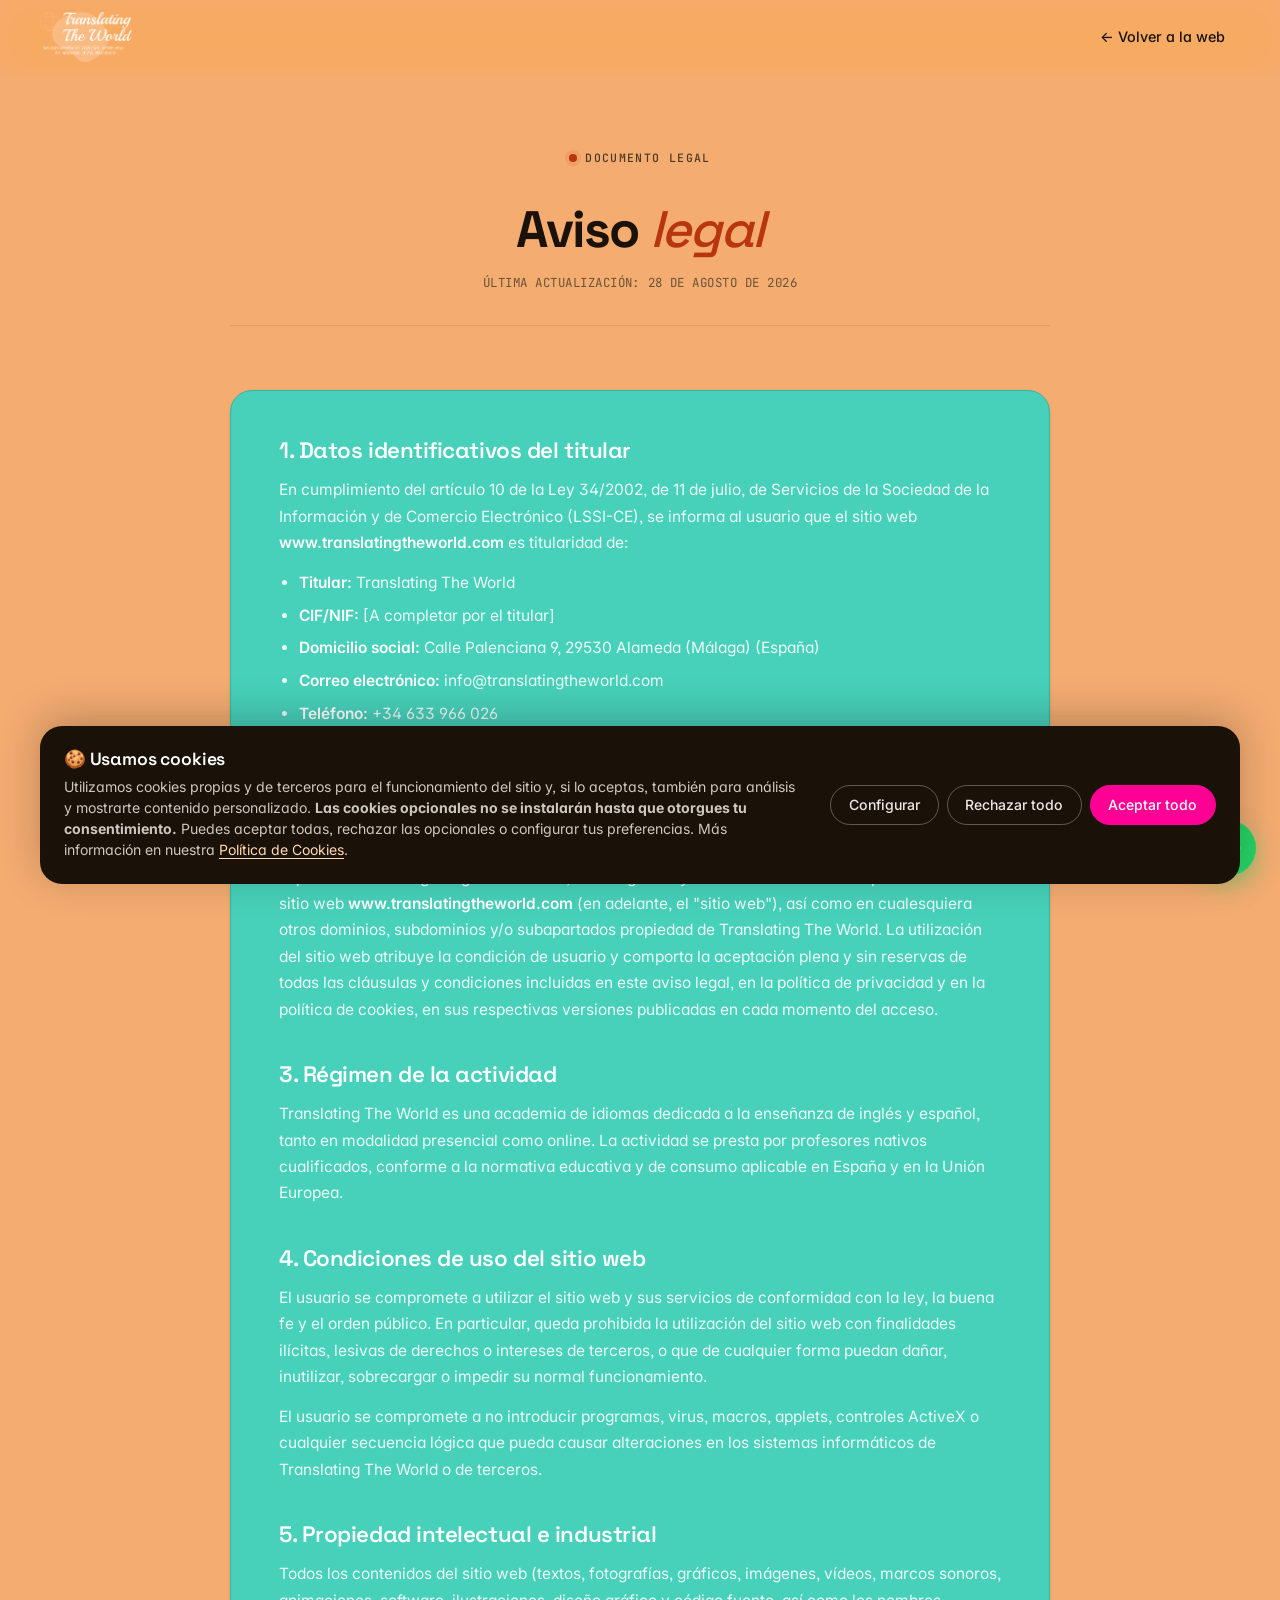
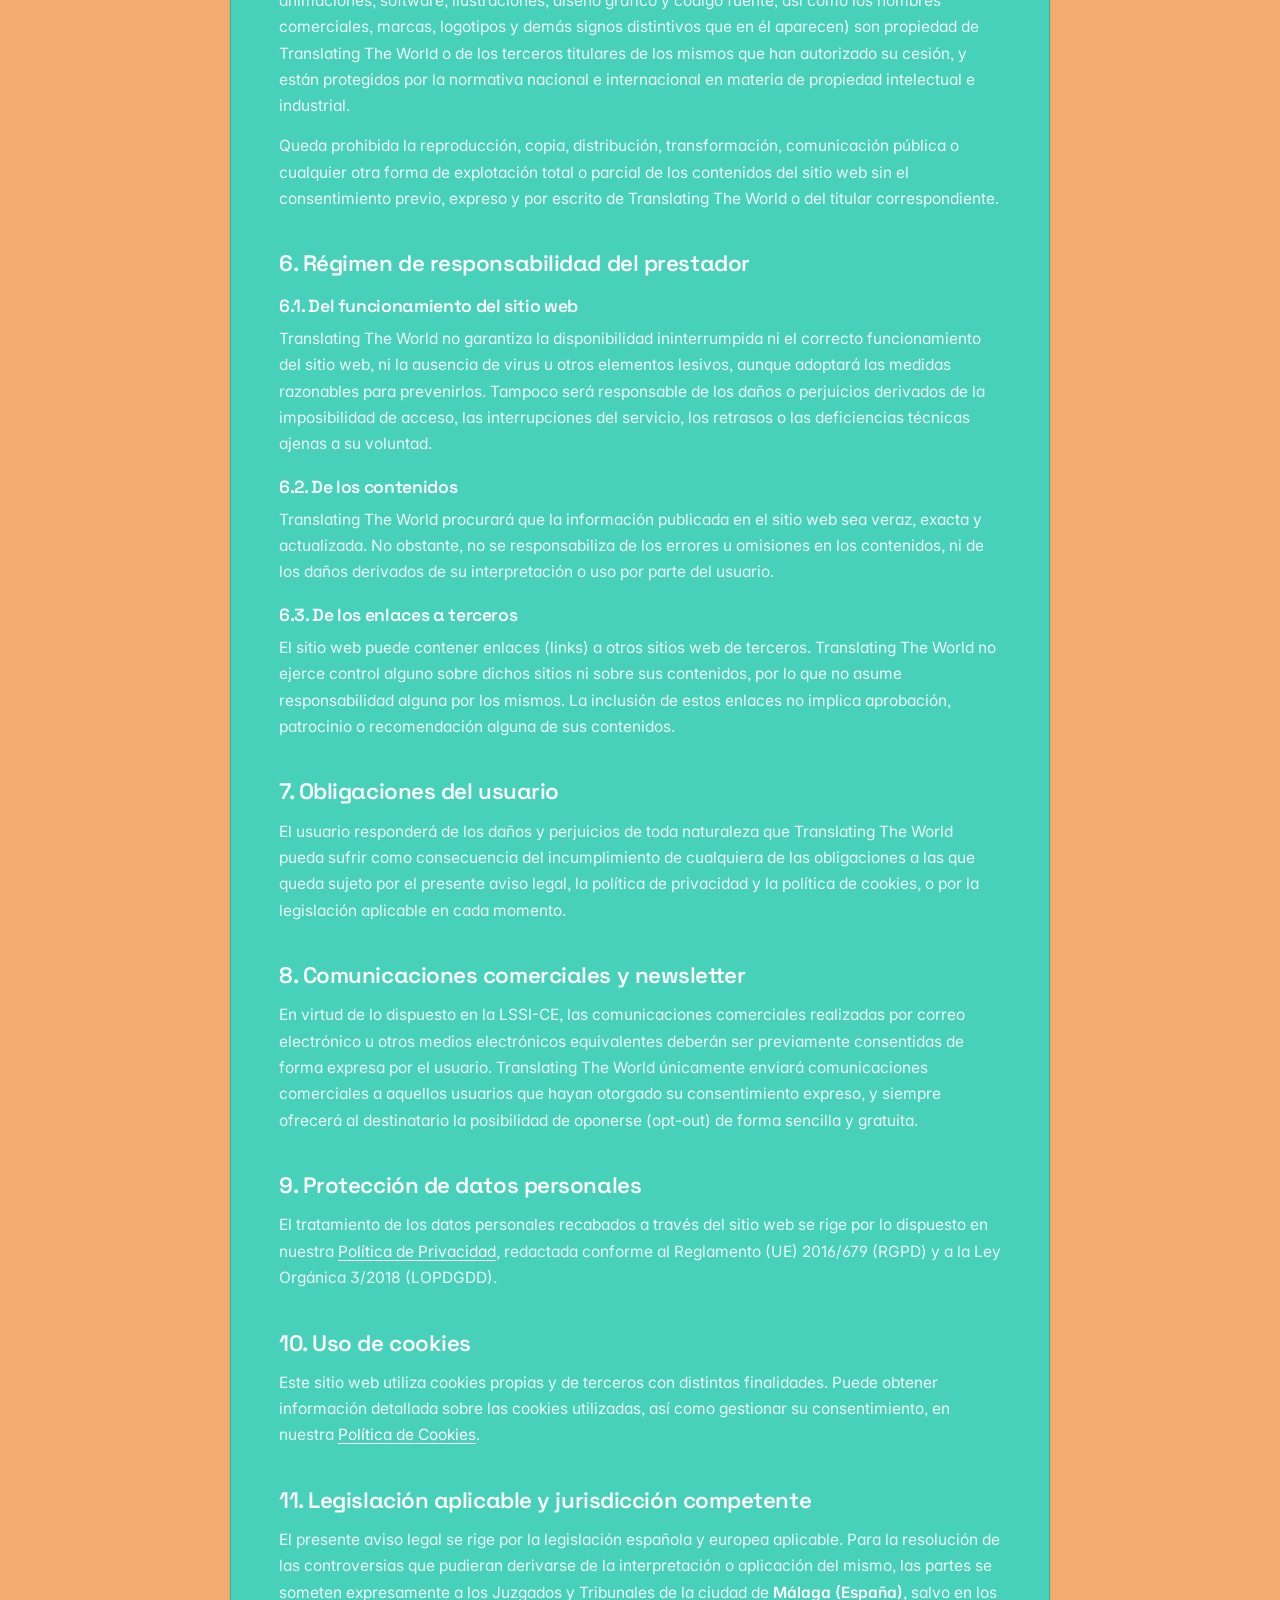
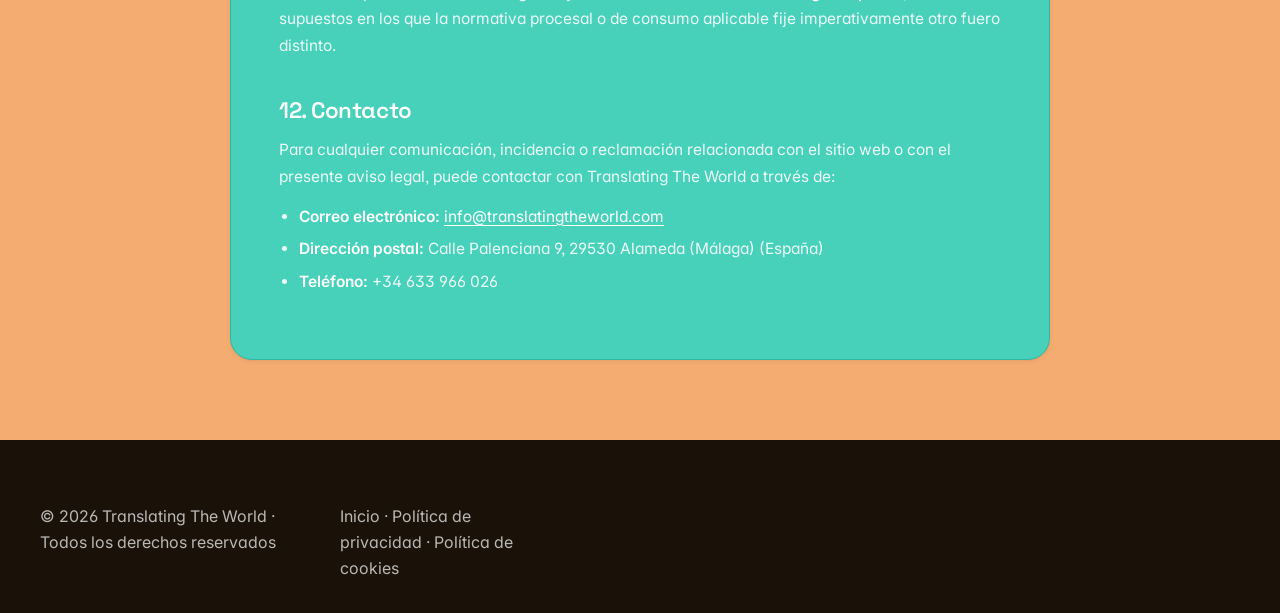
==== aviso-legal.html @ 88749ecc "Cambios" ====
<!DOCTYPE html>
<html lang="es">
<head>
    <meta charset="UTF-8" />
    <meta name="viewport" content="width=device-width, initial-scale=1.0" />
    <meta name="theme-color" content="#f0a878" />
    <meta name="description" content="Aviso legal de Translating The World — Academia de idiomas en Alameda (Málaga). Datos del titular, condiciones de uso, propiedad intelectual y legislación aplicable." />
    <meta name="robots" content="index, follow" />
    <title>Aviso legal — Translating The World · Academia de idiomas</title>
    <link rel="canonical" href="https://www.translatingtheworld.com/aviso-legal.html" />
    <meta property="og:title" content="Aviso legal — Translating The World" />
    <meta property="og:description" content="Aviso legal de Translating The World — Academia de idiomas en Alameda (Málaga)." />
    <meta property="og:type" content="article" />
    <meta property="og:url" content="https://www.translatingtheworld.com/aviso-legal.html" />
    <link rel="icon" type="image/jpeg" href="Favicon.jpg" />
    <link rel="preconnect" href="https://fonts.googleapis.com" />
    <link rel="preconnect" href="https://fonts.gstatic.com" crossorigin />
    <link href="https://fonts.googleapis.com/css2?family=Inter:wght@300;400;500;600;700;800&family=Space+Grotesk:wght@400;500;600;700&family=JetBrains+Mono:wght@400;500&display=swap" rel="stylesheet" />
    <link rel="stylesheet" href="styles.css" />
    <link rel="stylesheet" href="legal.css" />
</head>
<body class="legal">
    <header class="header" id="header">
        <div class="container header__container">
            <a href="index.html" class="logo">
                <img class="logo__img" src="Logo.png" alt="" aria-hidden="true">
            </a>
            <nav class="nav">
                <a href="index.html" class="nav__link">← Volver a la web</a>
            </nav>
        </div>
    </header>

    <main class="legal__main">
        <div class="container legal__container">
            <header class="legal__head">
                <span class="eyebrow"><span class="eyebrow__dot"></span>Documento legal</span>
                <h1 class="legal__title">Aviso <em>legal</em></h1>
                <p class="legal__updated">Última actualización: <time datetime="2026-08-28">28 de agosto de 2026</time></p>
            </header>

            <article class="legal__content">
                <section>
                    <h2>1. Datos identificativos del titular</h2>
                    <p>En cumplimiento del artículo 10 de la Ley 34/2002, de 11 de julio, de Servicios de la Sociedad de la Información y de Comercio Electrónico (LSSI-CE), se informa al usuario que el sitio web <strong>www.translatingtheworld.com</strong> es titularidad de:</p>
                    <ul>
                        <li><strong>Titular:</strong> Translating The World</li>
                        <li><strong>CIF/NIF:</strong> [A completar por el titular]</li>
                        <li><strong>Domicilio social:</strong> Calle Palenciana 9, 29530 Alameda (Málaga) (España)</li>
                        <li><strong>Correo electrónico:</strong> info@translatingtheworld.com</li>
                        <li><strong>Teléfono:</strong> +34 633 966 026</li>
                        <li><strong>Inscripción registral:</strong> [A completar — Registro Mercantil de Málaga, Tomo X, Folio X, Hoja X, Inscripción X]</li>
                    </ul>
                </section>

                <section>
                    <h2>2. Objeto y ámbito de aplicación</h2>
                    <p>El presente aviso legal regula el acceso, la navegación y el uso de los contenidos publicados en el sitio web <strong>www.translatingtheworld.com</strong> (en adelante, el "sitio web"), así como en cualesquiera otros dominios, subdominios y/o subapartados propiedad de Translating The World. La utilización del sitio web atribuye la condición de usuario y comporta la aceptación plena y sin reservas de todas las cláusulas y condiciones incluidas en este aviso legal, en la política de privacidad y en la política de cookies, en sus respectivas versiones publicadas en cada momento del acceso.</p>
                </section>

                <section>
                    <h2>3. Régimen de la actividad</h2>
                    <p>Translating The World es una academia de idiomas dedicada a la enseñanza de inglés y español, tanto en modalidad presencial como online. La actividad se presta por profesores nativos cualificados, conforme a la normativa educativa y de consumo aplicable en España y en la Unión Europea.</p>
                </section>

                <section>
                    <h2>4. Condiciones de uso del sitio web</h2>
                    <p>El usuario se compromete a utilizar el sitio web y sus servicios de conformidad con la ley, la buena fe y el orden público. En particular, queda prohibida la utilización del sitio web con finalidades ilícitas, lesivas de derechos o intereses de terceros, o que de cualquier forma puedan dañar, inutilizar, sobrecargar o impedir su normal funcionamiento.</p>
                    <p>El usuario se compromete a no introducir programas, virus, macros, applets, controles ActiveX o cualquier secuencia lógica que pueda causar alteraciones en los sistemas informáticos de Translating The World o de terceros.</p>
                </section>

                <section>
                    <h2>5. Propiedad intelectual e industrial</h2>
                    <p>Todos los contenidos del sitio web (textos, fotografías, gráficos, imágenes, vídeos, marcos sonoros, animaciones, software, ilustraciones, diseño gráfico y código fuente, así como los nombres comerciales, marcas, logotipos y demás signos distintivos que en él aparecen) son propiedad de Translating The World o de los terceros titulares de los mismos que han autorizado su cesión, y están protegidos por la normativa nacional e internacional en materia de propiedad intelectual e industrial.</p>
                    <p>Queda prohibida la reproducción, copia, distribución, transformación, comunicación pública o cualquier otra forma de explotación total o parcial de los contenidos del sitio web sin el consentimiento previo, expreso y por escrito de Translating The World o del titular correspondiente.</p>
                </section>

                <section>
                    <h2>6. Régimen de responsabilidad del prestador</h2>
                    <h3>6.1. Del funcionamiento del sitio web</h3>
                    <p>Translating The World no garantiza la disponibilidad ininterrumpida ni el correcto funcionamiento del sitio web, ni la ausencia de virus u otros elementos lesivos, aunque adoptará las medidas razonables para prevenirlos. Tampoco será responsable de los daños o perjuicios derivados de la imposibilidad de acceso, las interrupciones del servicio, los retrasos o las deficiencias técnicas ajenas a su voluntad.</p>

                    <h3>6.2. De los contenidos</h3>
                    <p>Translating The World procurará que la información publicada en el sitio web sea veraz, exacta y actualizada. No obstante, no se responsabiliza de los errores u omisiones en los contenidos, ni de los daños derivados de su interpretación o uso por parte del usuario.</p>

                    <h3>6.3. De los enlaces a terceros</h3>
                    <p>El sitio web puede contener enlaces (links) a otros sitios web de terceros. Translating The World no ejerce control alguno sobre dichos sitios ni sobre sus contenidos, por lo que no asume responsabilidad alguna por los mismos. La inclusión de estos enlaces no implica aprobación, patrocinio o recomendación alguna de sus contenidos.</p>
                </section>

                <section>
                    <h2>7. Obligaciones del usuario</h2>
                    <p>El usuario responderá de los daños y perjuicios de toda naturaleza que Translating The World pueda sufrir como consecuencia del incumplimiento de cualquiera de las obligaciones a las que queda sujeto por el presente aviso legal, la política de privacidad y la política de cookies, o por la legislación aplicable en cada momento.</p>
                </section>

                <section>
                    <h2>8. Comunicaciones comerciales y newsletter</h2>
                    <p>En virtud de lo dispuesto en la LSSI-CE, las comunicaciones comerciales realizadas por correo electrónico u otros medios electrónicos equivalentes deberán ser previamente consentidas de forma expresa por el usuario. Translating The World únicamente enviará comunicaciones comerciales a aquellos usuarios que hayan otorgado su consentimiento expreso, y siempre ofrecerá al destinatario la posibilidad de oponerse (opt-out) de forma sencilla y gratuita.</p>
                </section>

                <section>
                    <h2>9. Protección de datos personales</h2>
                    <p>El tratamiento de los datos personales recabados a través del sitio web se rige por lo dispuesto en nuestra <a href="politica-de-privacidad.html">Política de Privacidad</a>, redactada conforme al Reglamento (UE) 2016/679 (RGPD) y a la Ley Orgánica 3/2018 (LOPDGDD).</p>
                </section>

                <section>
                    <h2>10. Uso de cookies</h2>
                    <p>Este sitio web utiliza cookies propias y de terceros con distintas finalidades. Puede obtener información detallada sobre las cookies utilizadas, así como gestionar su consentimiento, en nuestra <a href="politica-cookies.html">Política de Cookies</a>.</p>
                </section>

                <section>
                    <h2>11. Legislación aplicable y jurisdicción competente</h2>
                    <p>El presente aviso legal se rige por la legislación española y europea aplicable. Para la resolución de las controversias que pudieran derivarse de la interpretación o aplicación del mismo, las partes se someten expresamente a los Juzgados y Tribunales de la ciudad de <strong>Málaga (España)</strong>, salvo en los supuestos en los que la normativa procesal o de consumo aplicable fije imperativamente otro fuero distinto.</p>
                </section>

                <section>
                    <h2>12. Contacto</h2>
                    <p>Para cualquier comunicación, incidencia o reclamación relacionada con el sitio web o con el presente aviso legal, puede contactar con Translating The World a través de:</p>
                    <ul>
                        <li><strong>Correo electrónico:</strong> <a href="mailto:info@translatingtheworld.com">info@translatingtheworld.com</a></li>
                        <li><strong>Dirección postal:</strong> Calle Palenciana 9, 29530 Alameda (Málaga) (España)</li>
                        <li><strong>Teléfono:</strong> +34 633 966 026</li>
                    </ul>
                </section>
            </article>
        </div>
    </main>

    <footer class="footer">
        <div class="container footer__container">
            <p>© 2026 Translating The World · Todos los derechos reservados</p>
            <p>
                <a href="index.html">Inicio</a> ·
                <a href="politica-de-privacidad.html">Política de privacidad</a> ·
                <a href="politica-cookies.html">Política de cookies</a>
            </p>
        </div>
    </footer>

    <!-- Botón flotante de WhatsApp -->
    <a href="https://wa.me/34633966026" target="_blank" rel="noopener" class="whatsapp-float" aria-label="Escríbenos por WhatsApp al 633 966 026">
        <svg viewBox="0 0 448 512" xmlns="http://www.w3.org/2000/svg" aria-hidden="true"><!--! Font Awesome Free 6.7.2 by @fontawesome - https://fontawesome.com License - https://fontawesome.com/license/free (Icons: CC BY 4.0) Copyright 2024 Fonticons, Inc. --><path d="M380.9 97.1C339 55.1 283.2 32 223.9 32c-122.4 0-222 99.6-222 222 0 39.1 10.2 77.3 29.6 111L0 480l117.7-30.9c32.4 17.7 68.9 27 106.1 27h.1c122.3 0 224.1-99.6 224.1-222 0-59.3-25.2-115-67.1-157zm-157 341.6c-33.2 0-65.7-8.9-94-25.7l-6.7-4-69.8 18.3L72 359.2l-4.4-7c-18.5-29.4-28.2-63.3-28.2-98.2 0-101.7 82.8-184.5 184.6-184.5 49.3 0 95.6 19.2 130.4 54.1 34.8 34.9 56.2 81.2 56.1 130.5 0 101.8-84.9 184.6-186.6 184.6zm101.2-138.2c-5.5-2.8-32.8-16.2-37.9-18-5.1-1.9-8.8-2.8-12.5 2.8-3.7 5.6-14.3 18-17.6 21.8-3.2 3.7-6.5 4.2-12 1.4-32.6-16.3-54-29.1-75.5-66-5.7-9.8 5.7-9.1 16.3-30.3 1.8-3.7.9-6.9-.5-9.7-1.4-2.8-12.5-30.1-17.1-41.2-4.5-10.8-9.1-9.3-12.5-9.5-3.2-.2-6.9-.2-10.6-.2-3.7 0-9.7 1.4-14.8 6.9-5.1 5.6-19.4 19-19.4 46.3 0 27.3 19.9 53.7 22.6 57.4 2.8 3.7 39.1 59.7 94.8 83.8 35.2 15.2 49 16.5 66.6 13.9 10.7-1.6 32.8-13.4 37.4-26.4 4.6-13 4.6-24.1 3.2-26.4-1.3-2.5-5-3.9-10.5-6.6z"/></svg>
    </a>

    <!-- ========== BANNER DE COOKIES (RGPD) ========== -->
    <div class="cookie-banner" id="cookie-banner" role="dialog" aria-labelledby="cookie-title" aria-describedby="cookie-desc" hidden>
        <div class="cookie-banner__panel">
            <div class="cookie-banner__content">
                <h2 class="cookie-banner__title" id="cookie-title">🍪 Usamos cookies</h2>
                <p class="cookie-banner__desc" id="cookie-desc">
                    Utilizamos cookies propias y de terceros para el funcionamiento del sitio y, si lo aceptas,
                    también para análisis y mostrarte contenido personalizado. <strong>Las cookies opcionales no se instalarán hasta que otorgues tu consentimiento.</strong>
                    Puedes aceptar todas, rechazar las opcionales o configurar tus preferencias. Más información en nuestra
                    <a href="politica-cookies.html">Política de Cookies</a>.
                </p>
            </div>
            <div class="cookie-banner__actions">
                <button type="button" class="cookie-btn cookie-btn--ghost" data-cookie-action="config">Configurar</button>
                <button type="button" class="cookie-btn cookie-btn--ghost" data-cookie-action="reject">Rechazar todo</button>
                <button type="button" class="cookie-btn cookie-btn--primary" data-cookie-action="accept">Aceptar todo</button>
            </div>
        </div>
    </div>

    <!-- ========== PANEL DE PREFERENCIAS ========== -->
    <div class="cookie-modal" id="cookie-modal" role="dialog" aria-labelledby="cookie-modal-title" aria-modal="true" hidden>
        <div class="cookie-modal__backdrop" data-cookie-close></div>
        <div class="cookie-modal__panel" role="document">
            <header class="cookie-modal__head">
                <h2 class="cookie-modal__title" id="cookie-modal-title">Preferencias de cookies</h2>
                <button type="button" class="cookie-modal__close" data-cookie-close aria-label="Cerrar">×</button>
            </header>
            <div class="cookie-modal__body">
                <p class="cookie-modal__intro">Marca o desmarca los tipos de cookies que quieres permitir. Las cookies estrictamente necesarias no se pueden desactivar porque son imprescindibles para el funcionamiento del sitio web.</p>

                <div class="cookie-option">
                    <div class="cookie-option__info">
                        <h3>Cookies estrictamente necesarias</h3>
                        <p>Imprescindibles para el funcionamiento del sitio (mantenimiento de la sesión, seguridad, accesibilidad).</p>
                    </div>
                    <label class="cookie-toggle cookie-toggle--disabled" aria-label="Cookies necesarias siempre activas">
                        <input type="checkbox" checked disabled />
                        <span class="cookie-toggle__slider"></span>
                    </label>
                </div>

                <div class="cookie-option">
                    <div class="cookie-option__info">
                        <h3>Cookies de análisis</h3>
                        <p>Nos ayudan a entender cómo navegas por el sitio para mejorar la experiencia (p. ej. Google Analytics).</p>
                    </div>
                    <label class="cookie-toggle" aria-label="Activar o desactivar cookies de análisis">
                        <input type="checkbox" id="cookie-analytics" />
                        <span class="cookie-toggle__slider"></span>
                    </label>
                </div>

                <div class="cookie-option">
                    <div class="cookie-option__info">
                        <h3>Cookies de preferencias</h3>
                        <p>Permiten recordar tus opciones (idioma, configuración de visualización) para futuras visitas.</p>
                    </div>
                    <label class="cookie-toggle" aria-label="Activar o desactivar cookies de preferencias">
                        <input type="checkbox" id="cookie-preferences" />
                        <span class="cookie-toggle__slider"></span>
                    </label>
                </div>
            </div>
            <footer class="cookie-modal__foot">
                <button type="button" class="cookie-btn cookie-btn--ghost" data-cookie-action="reject">Rechazar todo</button>
                <button type="button" class="cookie-btn cookie-btn--ghost" data-cookie-action="save">Guardar selección</button>
                <button type="button" class="cookie-btn cookie-btn--primary" data-cookie-action="accept">Aceptar todo</button>
            </footer>
        </div>
    </div>

    <script src="script.js"></script>
</body>
</html>
---- styles.css ----
/* ==========================================================
   Translating The World — Sistema de diseño moderno
   Tipografía: Inter + Space Grotesk + JetBrains Mono
   ========================================================== */

:root {
    /* Paleta — fondo base HSL(27, 85%, 70%) */
    --c-bg: hsl(27, 85%, 70%);            /* fondo principal */
    --c-bg-soft: hsl(27, 75%, 62%);       /* un punto más profundo para secciones alternas */
    --c-bg-tint: hsl(27, 90%, 80%);       /* más claro para tarjetas destacadas suaves */
    --c-surface: #ffffff;
    --c-surface-2: #fffaf4;              /* blanco cálido */

    --c-container: hsl(170, 60%, 55%);   /* turquesa — containers y tarjetas */
    --c-container-border: hsl(170, 60%, 45%);
    --c-container-ink: hsl(170, 60%, 35%); /* turquesa profundo para texto sobre blanco */

    --c-ink: #1a1208;                    /* marrón muy oscuro — alto contraste sobre naranja */
    --c-ink-soft: #4a3a26;
    --c-muted: #6b5436;

    --c-line: hsla(25, 60%, 30%, 0.15);
    --c-line-strong: hsla(25, 60%, 25%, 0.28);

    --c-primary: hsl(325, 100%, 50%);    /* rosa intenso para botones */
    --c-primary-dark: hsl(325, 100%, 42%);
    --c-primary-soft: hsla(325, 100%, 50%, 0.12);
    --c-accent: #b8350f;                  /* rojo-terracota profundo para acentos */
    --c-accent-soft: rgba(184, 53, 15, 0.1);
    --c-gold: #d97706;

    /* Sistema 8-pt spacing */
    --s-1: 0.5rem;
    --s-2: 1rem;
    --s-3: 1.5rem;
    --s-4: 2rem;
    --s-5: 3rem;
    --s-6: 4rem;
    --s-7: 6rem;
    --s-8: 8rem;

    --radius-sm: 8px;
    --radius: 14px;
    --radius-lg: 22px;
    --radius-xl: 32px;

    --shadow-sm: 0 1px 2px rgba(15, 15, 18, 0.04), 0 2px 6px rgba(15, 15, 18, 0.04);
    --shadow-md: 0 4px 10px rgba(15, 15, 18, 0.05), 0 20px 40px rgba(15, 15, 18, 0.06);
    --shadow-lg: 0 12px 30px rgba(15, 15, 18, 0.08), 0 40px 80px rgba(15, 15, 18, 0.10);

    --font-sans: 'Inter', system-ui, -apple-system, sans-serif;
    --font-display: 'Space Grotesk', 'Inter', sans-serif;
    --font-mono: 'JetBrains Mono', ui-monospace, monospace;

    --max-w: 1200px;
}

/* ---------- Reset ---------- */
*, *::before, *::after { box-sizing: border-box; }
html { scroll-behavior: smooth; }
body {
    margin: 0;
    font-family: var(--font-sans);
    font-weight: 400;
    font-size: 16px;
    line-height: 1.6;
    color: var(--c-ink);
    background: var(--c-bg);
    -webkit-font-smoothing: antialiased;
    -moz-osx-font-smoothing: grayscale;
    font-feature-settings: 'cv11', 'ss01', 'ss03';
}
img, svg { max-width: 100%; display: block; }
a { color: inherit; text-decoration: none; }
button { font-family: inherit; cursor: pointer; border: none; background: none; }
h1, h2, h3, h4 { margin: 0; line-height: 1.1; font-weight: 700; color: var(--c-ink); letter-spacing: -0.02em; }
p { margin: 0; }
em { font-style: italic; color: var(--c-accent); font-weight: 500; }

.container {
    width: min(100% - 2rem, var(--max-w));
    margin-inline: auto;
}

/* ---------- Eyebrow ---------- */
.eyebrow {
    display: inline-flex;
    align-items: center;
    gap: 0.5rem;
    font-family: var(--font-mono);
    font-size: 0.72rem;
    font-weight: 500;
    letter-spacing: 0.12em;
    text-transform: uppercase;
    color: var(--c-ink-soft);
    margin-bottom: var(--s-3);
}
.eyebrow__dot {
    width: 8px;
    height: 8px;
    border-radius: 50%;
    background: var(--c-accent);
    box-shadow: 0 0 0 4px var(--c-accent-soft);
}

/* ==========================================================
   HEADER
   ========================================================== */
.header {
    position: fixed;
    inset: 0 0 auto 0;
    z-index: 100;
    background: hsla(27, 85%, 70%, 0.75);
    backdrop-filter: saturate(180%) blur(14px);
    -webkit-backdrop-filter: saturate(180%) blur(14px);
    border-bottom: 1px solid transparent;
    transition: background 0.3s, border-color 0.3s, box-shadow 0.3s;
}
.header.is-scrolled {
    background: hsla(27, 85%, 68%, 0.95);
    border-color: var(--c-line);
    box-shadow: 0 2px 12px rgba(43, 24, 16, 0.06);
}
.header__container {
    display: flex;
    align-items: center;
    justify-content: space-between;
    padding: 0.75rem 0;
}
.logo {
    display: inline-flex;
    align-items: center;
    gap: 0.65rem;
    font-family: var(--font-display);
    font-weight: 700;
    font-size: 1.05rem;
    letter-spacing: -0.01em;
}
/* Logo en el header (solo imagen, sin texto) */
.logo__img {
    display: block;
    height: 50px;
    width: auto;
}
.logo__mark {
    display: block;
    width: 44px;
    height: 44px;
    border-radius: 10px;
    background-image: url('Logo.png');
    background-size: contain;
    background-position: center;
    background-repeat: no-repeat;
    background-color: var(--c-surface);
    box-shadow: 0 2px 8px rgba(43, 24, 16, 0.08);
    flex-shrink: 0;
}
.logo__text { display: inline-flex; align-items: baseline; gap: 0.4rem; }
.logo__sub {
    font-family: var(--font-mono);
    font-weight: 400;
    font-size: 0.72rem;
    color: var(--c-muted);
    letter-spacing: 0;
}
.nav {
    display: flex;
    align-items: center;
    gap: 0.25rem;
}
.nav__link {
    padding: 0.55rem 0.95rem;
    border-radius: 999px;
    font-size: 0.9rem;
    font-weight: 500;
    color: var(--c-ink); /* --c-ink sobre naranja: contraste AA */
    transition: color 0.2s, background 0.2s;
}
.nav__link:hover { color: var(--c-ink); background: rgba(26, 18, 8, 0.08); }
.nav__link--cta {
    background: var(--c-primary);
    color: white !important;
    margin-left: 0.5rem;
}
.nav__link--cta:hover { background: var(--c-primary-dark); }

.menu-toggle {
    display: none;
    flex-direction: column;
    gap: 5px;
    padding: 10px;
}
.menu-toggle span {
    display: block;
    width: 22px;
    height: 2px;
    background: var(--c-ink);
    border-radius: 2px;
    transition: transform 0.3s, opacity 0.3s;
}
.menu-toggle.is-open span:nth-child(1) { transform: translateY(7px) rotate(45deg); }
.menu-toggle.is-open span:nth-child(2) { opacity: 0; }
.menu-toggle.is-open span:nth-child(3) { transform: translateY(-7px) rotate(-45deg); }

/* ==========================================================
   HERO — eslogan sobre carrusel de fotos
   ========================================================== */
.hero {
    position: relative;
    min-height: 100vh;
    padding: 9rem 0 5rem;
    background: var(--c-bg);
    overflow: hidden;
    display: flex;
    align-items: center;
}

/* ---------- Carrusel de fondo ---------- */
.hero__carousel {
    position: absolute;
    inset: 0;
    z-index: 0;
    overflow: hidden;
}
.hero__track {
    display: flex;
    width: 100%;
    height: 100%;
    animation: hero-scroll 120s linear infinite;
}
.hero__slide {
    flex: 0 0 100%;
    height: 100%;
    background-size: cover;
    background-position: center;
    background-color: var(--c-bg); /* fallback mientras carga la imagen */
}
.hero__overlay {
    position: absolute;
    inset: 0;
    background: linear-gradient(
        180deg,
        rgba(240, 168, 120, 0.55) 0%,
        rgba(43, 24, 16, 0.45) 60%,
        rgba(43, 24, 16, 0.65) 100%
    );
}
@keyframes hero-scroll {
    0%   { transform: translateX(0); }
    /* El translateX en % se mide sobre el ancho de la propia tira (= 1 foto),
       así que hay que desplazar 6 fotos (= la mitad de las 12 diapositivas) */
    100% { transform: translateX(-600%); }
}

/* Si hay menos de 2 imágenes, el carrusel se queda quieto */
@media (prefers-reduced-motion: reduce) {
    .hero__track { animation: none; }
}

/* ---------- Contenido ---------- */
.hero__container {
    position: relative;
    z-index: 1;
    width: 100%;
}
.hero__inner {
    max-width: 900px;
    margin: 0 auto;
    text-align: center;
    display: flex;
    flex-direction: column;
    align-items: center;
}
.hero__title {
    font-family: var(--font-display);
    font-weight: 700;
    font-size: clamp(2.8rem, 7vw, 5.6rem);
    line-height: 1.02;
    letter-spacing: -0.04em;
    color: #fffaf4;
    text-shadow: 0 2px 30px rgba(43, 24, 16, 0.35);
    margin-bottom: var(--s-4);
}
.hero__title em {
    font-style: italic;
    color: #fffaf4;
}
.hero__actions {
    display: flex;
    flex-wrap: wrap;
    gap: 0.75rem;
    justify-content: center;
}
.hero__inner .btn--ghost.btn--light {
    border-color: rgba(255, 250, 244, 0.6);
    color: #fffaf4;
}
.hero__inner .btn--ghost.btn--light:hover {
    background: #fffaf4;
    color: var(--c-ink);
    border-color: #fffaf4;
}

/* ---------- Stats ---------- */
.hero__stats {
    width: min(100% - 2rem, var(--max-w));
    margin: var(--s-6) auto 0;
    display: grid;
    /* 3 columnas para los 3 datos; quedan centrados bajo el título */
    grid-template-columns: repeat(3, 1fr);
    gap: 2rem;
    text-align: center;
}
.stat { display: flex; flex-direction: column; align-items: center; gap: 0.4rem; }
.stat__num {
    font-family: var(--font-display);
    font-size: clamp(2rem, 3.5vw, 2.8rem);
    font-weight: 700;
    color: #fffaf4;
    line-height: 1;
    letter-spacing: -0.025em;
}
.stat__label {
    font-size: 0.82rem;
    color: rgba(255, 250, 244, 0.75);
    letter-spacing: 0;
}

/* ==========================================================
   BUTTONS
   ========================================================== */
.btn {
    display: inline-flex;
    align-items: center;
    justify-content: center;
    gap: 0.5rem;
    padding: 0.95rem 1.6rem;
    border-radius: 999px;
    font-family: var(--font-sans);
    font-weight: 500;
    font-size: 0.92rem;
    letter-spacing: -0.005em;
    transition: transform 0.2s, background 0.2s, color 0.2s, box-shadow 0.2s;
}
.btn--primary {
    background: var(--c-primary);
    color: white;
}
.btn--primary:hover {
    background: var(--c-primary-dark);
    transform: translateY(-1px);
}
.btn--primary svg { transition: transform 0.2s; }
.btn--primary:hover svg { transform: translateX(3px); }
.btn--ghost {
    border: 1px solid var(--c-line-strong);
    color: var(--c-ink);
    background: transparent;
}
.btn--ghost:hover { background: var(--c-ink); color: white; border-color: var(--c-ink); }
.btn--full { width: 100%; }

/* ==========================================================
   SECTIONS
   ========================================================== */
.section {
    padding: var(--s-7) 0;
    position: relative;
}
.section__head {
    text-align: center;
    max-width: 720px;
    margin: 0 auto var(--s-6);
}
.section__title {
    font-family: var(--font-display);
    font-size: clamp(2rem, 3.6vw, 3rem);
    font-weight: 700;
    letter-spacing: -0.03em;
    margin-bottom: var(--s-2);
    color: var(--c-ink);
}
.section__title em { color: inherit; }
.section__lead {
    color: var(--c-ink-soft);
    font-size: 1.15rem;
    max-width: 560px;
    margin: 0 auto;
}
/* Subtítulo de testimonios: más grande y ancho para acomodar el texto largo
   de Clara Mª Torres, manteniendo simetría con el título. */
.testimonials .section__lead {
    font-size: 1.25rem;
    line-height: 1.65;
    max-width: 780px;
}

/* ---------- Idiomas ---------- */
.languages { background: var(--c-bg); padding-top: var(--s-7); padding-bottom: var(--s-7); }
.lang-grid {
    display: grid;
    grid-template-columns: repeat(2, 1fr);
    gap: 1.5rem;
    align-items: stretch;
}
.lang-card {
    position: relative;
    padding: 2.5rem;
    background: var(--c-container);
    color: white;
    border: 1px solid var(--c-container-border);
    border-radius: var(--radius-lg);
    transition: transform 0.3s, border-color 0.3s, box-shadow 0.3s;
    display: flex;
    flex-direction: column;
}
.lang-card:hover {
    transform: translateY(-4px);
    border-color: hsl(170, 60%, 40%);
    box-shadow: var(--shadow-md);
}
.lang-card__title {
    font-family: var(--font-display);
    font-size: 2rem;
    margin-bottom: 1.5rem;
    letter-spacing: -0.02em;
    text-align: center;
    color: white;
}

/* ---------- Bloque de cursos en cada tarjeta ---------- */
.lang-card__block {
    margin-bottom: 1.25rem;
    /* El bloque crece hasta donde haga falta para empujar precios y botones
       a la misma posición vertical en ambas tarjetas. */
    flex: 1 1 auto;
    display: flex;
    flex-direction: column;
}
.lang-card__block-title {
    display: block;
    font-family: var(--font-mono);
    font-size: 0.7rem;
    font-weight: 500;
    letter-spacing: 0.08em;
    text-transform: uppercase;
    color: rgba(255, 255, 255, 0.75);
    margin-bottom: 0.6rem;
}
.lang-card__courses {
    list-style: none;
    padding: 0;
    margin: 0;
    display: flex;
    flex-direction: column;
    gap: 0.4rem;
}
.lang-card__courses li {
    position: relative;
    padding-left: 1.1rem;
    font-size: 0.88rem;
    color: rgba(255, 255, 255, 0.95);
    line-height: 1.45;
}
.lang-card__courses li::before {
    content: "";
    position: absolute;
    left: 0;
    top: 0.55rem;
    width: 6px;
    height: 6px;
    border-radius: 50%;
    background: white;
}

/* ---------- Precios ---------- */
.lang-card__pricing {
    display: grid;
    grid-template-columns: 1fr 1fr;
    gap: 0.75rem;
    margin-bottom: 1.5rem;
    padding: 1rem;
    background: rgba(255, 255, 255, 0.12);
    border-radius: var(--radius);
    border: 1px solid rgba(255, 255, 255, 0.18);
}
.lang-card__price {
    display: flex;
    flex-direction: column;
    align-items: center;
    gap: 0.2rem;
    text-align: center;
}
.lang-card__price + .lang-card__price {
    border-left: 1px solid rgba(255, 255, 255, 0.25);
    padding-left: 0.75rem;
}
.lang-card__price-value {
    font-family: var(--font-display);
    font-size: 1.7rem;
    font-weight: 700;
    color: white;
    line-height: 1;
    letter-spacing: -0.02em;
}
.lang-card__price-label {
    font-family: var(--font-mono);
    font-size: 0.7rem;
    color: rgba(255, 255, 255, 0.85);
    letter-spacing: 0.02em;
}
.lang-card__price-note {
    grid-column: 1 / -1;
    text-align: center;
    font-size: 0.78rem;
    color: rgba(255, 255, 255, 0.75);
    margin: 0;
    padding-top: 0.5rem;
    border-top: 1px solid rgba(255, 255, 255, 0.18);
}

/* ---------- Acciones (Más info / Clase de prueba) ---------- */
.lang-card__actions {
    display: grid;
    grid-template-columns: 1fr 1fr;
    gap: 0.6rem;
    margin-top: auto;
}
.lang-card__actions .btn {
    padding: 0.75rem 0.9rem;
    font-size: 0.85rem;
    width: 100%;
    white-space: nowrap;
}
.lang-card__actions .btn--ghost {
    border-color: rgba(255, 255, 255, 0.55);
    color: white;
}
.lang-card__actions .btn--ghost:hover {
    background: white;
    color: hsl(170, 60%, 35%);
    border-color: white;
}
.lang-card__actions .btn--primary {
    background: var(--c-primary);
    color: white;
    border: 1px solid var(--c-primary);
}
.lang-card__actions .btn--primary:hover {
    background: var(--c-primary-dark);
    color: white;
    border-color: var(--c-primary-dark);
}

/* ---------- Profesores (tarjetas con flip) ---------- */
.teachers { background: var(--c-bg); }
.teacher-grid {
    display: grid;
    grid-template-columns: repeat(3, 1fr);
    gap: 1.5rem;
}
.teacher-card {
    perspective: 1400px;
    height: 520px;
}
.teacher-card__inner {
    position: relative;
    width: 100%;
    height: 100%;
    transform-style: preserve-3d;
    transition: transform 0.65s cubic-bezier(0.2, 0.8, 0.2, 1);
}
.teacher-card.is-flipped .teacher-card__inner { transform: rotateY(180deg); }

.teacher-card__face {
    position: absolute;
    inset: 0;
    backface-visibility: hidden;
    -webkit-backface-visibility: hidden;
    background: var(--c-container);
    border: 1px solid var(--c-container-border);
    border-radius: var(--radius-lg);
    padding: 1.5rem;
    display: flex;
    flex-direction: column;
    overflow: hidden;
}
.teacher-card__face--back { transform: rotateY(180deg); }

/* Cara frontal: foto, nombre y descripción */
.teacher-card__photo {
    width: 230px;
    height: 230px;
    margin: 0 auto 1.25rem; /* cuadrado centrado dentro de la tarjeta */
    border-radius: var(--radius);
    background: rgba(255, 255, 255, 0.12);
    display: grid;
    place-items: center;
    overflow: hidden;
}
.teacher-card__photo img {
    width: 100%;
    height: 100%;
    /* contain: muestra cada foto completa con su proporción original (sin recortar la cara),
       centrada dentro del recuadro fijo para mantener la simetría de la rejilla */
    object-fit: contain;
}
/* Variante para fotos que quedan demasiado grandes en el recuadro:
   reduce la imagen y la centra (grid place-items) sin recortarla */
.teacher-card__photo img.teacher-card__photo-img--small {
    width: 85%;
    height: 85%;
}
.teacher-card__photo-placeholder {
    font-family: var(--font-mono);
    font-size: 0.75rem;
    letter-spacing: 0.12em;
    text-transform: uppercase;
    color: rgba(255, 255, 255, 0.6);
}
.teacher-card__name {
    font-size: 1.3rem;
    color: white;
    margin-bottom: 0.7rem;
}
.teacher-card__role {
    font-family: var(--font-mono);
    font-size: 0.72rem;
    letter-spacing: 0.08em;
    text-transform: uppercase;
    color: rgba(255, 255, 255, 0.75);
    margin-bottom: 0.85rem;
}
.teacher-card__desc {
    color: rgba(255, 255, 255, 0.9);
    font-size: 1.02rem;
    line-height: 1.55;
    flex: 1;
}

/* Cara trasera: CV */
.teacher-card__cv-title {
    font-size: 1.15rem;
    color: white;
    margin-bottom: 1rem;
    padding-bottom: 0.75rem;
    border-bottom: 1px solid rgba(255, 255, 255, 0.25);
}
.teacher-card__cv {
    list-style: none;
    padding: 0;
    margin: 0 0 1.25rem;
    flex: 1;
    display: flex;
    flex-direction: column;
    gap: 0.6rem;
    overflow-y: auto;
}
.teacher-card__cv li {
    font-size: 1rem;
    color: rgba(255, 255, 255, 0.92);
    line-height: 1.5;
}

/* Botones de la tarjeta */
.teacher-card .btn { width: 100%; }
.teacher-card .btn--ghost {
    border-color: rgba(255, 255, 255, 0.55);
    color: white;
}
.teacher-card .btn--ghost:hover {
    background: white;
    color: var(--c-container-ink);
    border-color: white;
}

@media (prefers-reduced-motion: reduce) {
    .teacher-card__inner { transition: none; }
}

/* ---------- Testimonios (carrusel) ---------- */
.testimonials { background: var(--c-bg); }
.tst__carousel {
    position: relative;
    /* Padding lateral amplio para reservar sitio a las flechas fuera del card */
    padding: 0 3.5rem;
}
.tst__track {
    display: flex;
    gap: 1.5rem;
    overflow-x: auto;
    scroll-snap-type: x mandatory;
    scroll-behavior: smooth;
    padding: 0.5rem 0 1.5rem;
    box-sizing: border-box;
    /* Ocultar scrollbar en navegadores webkit */
    scrollbar-width: none;
}
.tst__track::-webkit-scrollbar { display: none; }

.tst-card {
    /* 1 tarjeta visible a la vez: ocupa el 100% del ancho del track */
    flex: 0 0 100%;
    background: var(--c-container);
    color: white;
    border: 1px solid var(--c-container-border);
    border-radius: var(--radius-lg);
    margin: 0;
    padding: 2.5rem 3.5rem;
    display: flex;
    flex-direction: column;
    transition: transform 0.3s, box-shadow 0.3s, border-color 0.3s;
    min-height: 700px;
    scroll-snap-align: start;
    box-sizing: border-box;
    overflow: hidden;
}
.tst-card:hover {
    transform: translateY(-3px);
    border-color: var(--c-line-strong);
    box-shadow: var(--shadow-sm);
}

/* Botones de navegación */
.tst__nav {
    position: absolute;
    top: 50%;
    transform: translateY(-50%);
    width: 48px;
    height: 48px;
    border-radius: 50%;
    border: 1px solid var(--c-line-strong);
    background: var(--c-surface);
    color: var(--c-ink);
    font-size: 1.5rem;
    line-height: 1;
    cursor: pointer;
    z-index: 2;
    transition: background 0.2s, color 0.2s, border-color 0.2s;
    box-shadow: var(--shadow-sm);
}
.tst__nav:hover {
    background: var(--c-ink);
    color: white;
    border-color: var(--c-ink);
}
.tst__nav--prev { left: 0; }
.tst__nav--next { right: 0; }

/* Dots de navegación */
.tst__dots {
    display: flex;
    justify-content: center;
    gap: 0.5rem;
    margin-top: 1rem;
}
.tst__dot {
    width: 10px;
    height: 10px;
    border-radius: 50%;
    border: 1px solid var(--c-line-strong);
    background: transparent;
    cursor: pointer;
    padding: 0;
    transition: background 0.2s, border-color 0.2s, transform 0.2s;
}
.tst__dot:hover { transform: scale(1.2); }
.tst__dot.is-active {
    background: var(--c-ink);
    border-color: var(--c-ink);
}

.tst-card__top {
    display: flex;
    justify-content: space-between;
    align-items: center;
    margin-bottom: 1.5rem;
}
.tst-card__code {
    font-family: var(--font-mono);
    font-size: 0.7rem;
    color: rgba(255, 255, 255, 0.85);
    letter-spacing: 0.06em;
}
.tst-card__stars {
    color: var(--c-gold);
    letter-spacing: 1px;
    font-size: 0.85rem;
}
.tst-card blockquote {
    margin: 0 0 1.5rem;
    font-size: 0.97rem;
    color: white;
    line-height: 1.55;
    flex: 1;
}
.tst-card figcaption {
    display: flex;
    flex-direction: column;
    gap: 0.1rem;
    padding-top: 1rem;
    border-top: 1px solid rgba(255, 255, 255, 0.25);
    font-size: 0.85rem;
    color: rgba(255, 255, 255, 0.85);
}
.tst-card figcaption strong {
    color: white;
    font-weight: 600;
    font-size: 0.92rem;
}

/* Testimonio largo con varias secciones (María Jódar, etc.) */
.tst-card__name {
    font-family: var(--font-display);
    font-size: 1.4rem;
    color: white;
    margin: 0 0 1.5rem;
}
.tst-card__sections {
    display: flex;
    flex-direction: column;
    gap: 2rem;
    flex: 1;
}
.tst-card__section {
    display: flex;
    flex-direction: column;
    gap: 0.5rem;
}
.tst-card__label {
    font-family: var(--font-mono);
    font-size: 0.72rem;
    color: rgba(255, 255, 255, 0.95);
    letter-spacing: 0.06em;
    text-transform: uppercase;
    font-weight: 500;
}
.tst-card__section p {
    margin: 0;
    font-size: 0.95rem;
    color: white;
    line-height: 1.55;
}

/* ---------- Curso a medida ---------- */
.custom {
    background: var(--c-bg);
}
.custom__container {
    max-width: 860px;
}
.custom__form {
    background: var(--c-container);
    padding: 2.5rem;
    border: 1px solid var(--c-container-border);
    border-radius: var(--radius-lg);
}
.form-row {
    display: grid;
    grid-template-columns: 1fr 1fr;
    gap: 1rem;
    margin-bottom: 1rem;
}
.form-group {
    display: flex;
    flex-direction: column;
    gap: 0.45rem;
    margin-bottom: 1rem;
}
.form-row .form-group { margin-bottom: 0; }
.form-group label {
    font-size: 0.85rem;
    font-weight: 500;
    color: white;
}
.form-group__hint {
    color: rgba(255, 255, 255, 0.75);
    font-weight: 400;
}
.form-group input,
.form-group select,
.form-group textarea {
    width: 100%;
    padding: 0.85rem 1rem;
    font-family: var(--font-sans);
    font-size: 0.95rem;
    color: var(--c-ink);
    background: var(--c-surface-2);
    border: 1px solid var(--c-line);
    border-radius: var(--radius-sm);
    transition: border-color 0.2s, background 0.2s, box-shadow 0.2s;
}
.form-group select {
    appearance: none;
    -webkit-appearance: none;
    background-image: url("data:image/svg+xml,%3Csvg width='12' height='8' viewBox='0 0 12 8' fill='none' xmlns='http://www.w3.org/2000/svg'%3E%3Cpath d='M1 1.5L6 6.5L11 1.5' stroke='%2376767e' stroke-width='1.5' stroke-linecap='round' stroke-linejoin='round'/%3E%3C/svg%3E");
    background-repeat: no-repeat;
    background-position: right 1rem center;
    padding-right: 2.5rem;
}
.form-group input:focus,
.form-group select:focus,
.form-group textarea:focus {
    outline: none;
    border-color: var(--c-ink);
    background: white;
    box-shadow: 0 0 0 4px rgba(15, 15, 18, 0.05);
}
.form-group textarea { resize: vertical; min-height: 110px; }
.form-group input.is-error,
.form-group select.is-error,
.form-group textarea.is-error { border-color: var(--c-accent); }
.form-feedback {
    margin-top: 1rem;
    text-align: center;
    font-size: 0.9rem;
    font-weight: 500;
    min-height: 1.5em;
}
.form-feedback.is-success { color: white; }
.form-feedback.is-error { color: white; }

/* ---------- Contacto ---------- */
.contact { background: var(--c-bg); }
.contact__container { max-width: 900px; }
/* Formulario centrado y más estrecho */
.contact__form {
    background: var(--c-container);
    padding: 2.5rem;
    border: 1px solid var(--c-container-border);
    border-radius: var(--radius-lg);
    max-width: 640px;
    margin: 0 auto var(--s-4);
}
/* Redes sociales centradas bajo el formulario */
.contact__social {
    display: flex;
    justify-content: center;
    gap: 0.5rem;
    flex-wrap: wrap;
}
.social {
    padding: 0.55rem 1rem;
    border: 1px solid rgba(255, 255, 255, 0.5);
    border-radius: 999px;
    font-size: 0.85rem;
    font-weight: 500;
    color: white;
    transition: background 0.2s, color 0.2s, border-color 0.2s;
}
.social:hover {
    background: var(--c-ink);
    color: white;
    border-color: var(--c-ink);
}
/* ==========================================================
   FOOTER
   ========================================================== */
.footer {
    background: var(--c-ink);
    color: rgba(255, 255, 255, 0.7);
    padding: var(--s-6) 0 var(--s-4);
}
.footer__container {
    display: grid;
    grid-template-columns: 1.4fr 1fr 1fr 1fr 1.2fr;
    gap: 3rem;
    align-items: start;
}
.footer__col { display: flex; flex-direction: column; gap: 0.5rem; }
.footer__col p { font-size: 0.88rem; line-height: 1.5; margin-top: 0.75rem; }
.footer__title {
    font-family: var(--font-mono);
    font-size: 0.72rem;
    color: rgba(255, 255, 255, 0.5);
    letter-spacing: 0.08em;
    text-transform: uppercase;
    margin-bottom: 0.5rem;
}
.footer__col a {
    font-size: 0.92rem;
    color: rgba(255, 255, 255, 0.85);
    transition: color 0.2s;
    /* Evita que emails largos desborden la columna en pantallas estrechas */
    overflow-wrap: anywhere;
}
.footer__col a:hover { color: white; }
.footer__col--legal { text-align: right; align-items: flex-end; }
.footer__col--legal p { color: rgba(255, 255, 255, 0.5); font-size: 0.8rem; margin-top: 0.5rem; }

/* ==========================================================
   ANIMATIONS
   ========================================================== */
.reveal {
    opacity: 0;
    transform: translateY(20px);
    transition: opacity 0.7s ease-out, transform 0.7s ease-out;
}
.reveal.is-visible {
    opacity: 1;
    transform: translateY(0);
}

/* ==========================================================
   RESPONSIVE
   ========================================================== */
@media (max-width: 960px) {
    .lang-grid { grid-template-columns: 1fr; }
    .teacher-grid { grid-template-columns: repeat(2, 1fr); }
    /* Carrusel testimonios: 1 tarjeta grande, padding más reducido */
    .tst-card { padding: 2rem 1.75rem; min-height: 560px; }
    .tst__carousel { padding: 0 3rem; }
    .contact__grid { grid-template-columns: 1fr; gap: 3rem; }
    .footer__container { grid-template-columns: 1fr 1fr; gap: 2.5rem; }
    .footer__col--legal { text-align: left; align-items: flex-start; }
}

@media (max-width: 720px) {
    .menu-toggle { display: flex; }
    .teacher-grid { grid-template-columns: 1fr; }
    .nav {
        /* Absoluto respecto al .header (que es fixed): queda pegado
           justo debajo del header, sin hueco, sea cual sea su altura */
        position: absolute;
        top: 100%;
        left: 0;
        right: 0;
        background: var(--c-bg-soft);
        flex-direction: column;
        align-items: stretch;
        padding: 1.25rem;
        gap: 0.25rem;
        border-bottom: 1px solid var(--c-line);
        box-shadow: 0 12px 24px rgba(43, 24, 16, 0.08);
        transform: translateY(-110%);
        visibility: hidden; /* evita que el menú cerrado reciba foco/teclado */
        transition: transform 0.3s, visibility 0.3s;
    }
    .nav.is-open { transform: translateY(0); visibility: visible; }
    .nav__link { padding: 0.85rem 1rem; }
    .nav__link--cta { text-align: center; }
    .hero { min-height: auto; padding: 7rem 0 4rem; }
    .hero__stats { grid-template-columns: repeat(3, 1fr); gap: 1.25rem; }
    /* Tarjeta de profesor: un poco más alta y con CV scrollable para que
       no se corte el contenido largo en pantallas pequeñas */
    .teacher-card { height: 580px; }
    .teacher-card__face--back { overflow-y: auto; }
    /* Carrusel testimonios: 1 tarjeta, más compacta en móvil */
    .tst-card { padding: 1.75rem 1.5rem; min-height: 480px; }
    .tst__carousel { padding: 0 2.5rem; }
    .tst__nav { width: 40px; height: 40px; font-size: 1.25rem; }
    .form-row { grid-template-columns: 1fr; }
    .footer__container { grid-template-columns: 1fr; }
    /* iOS Safari no hace zoom automático si el campo es >= 16px */
    .form-group input,
    .form-group select,
    .form-group textarea { font-size: 16px; }
}

@media (max-width: 480px) {
    .section { padding: var(--s-6) 0; }
    .custom__form,
    .contact__form { padding: 1.5rem; }
    .lang-card { padding: 1.75rem; min-height: auto; }
    /* Evita que "Clase de prueba" se desborde en pantallas estrechas */
    .lang-card__actions { grid-template-columns: 1fr; }
}

/* ==========================================================
   COOKIE BANNER (RGPD)
   ========================================================== */
.cookie-banner {
    position: fixed;
    inset: auto 0 0 0;
    z-index: 1000;
    padding: 1rem;
    animation: cookie-slide-up 0.5s ease-out 0.3s both;
}
.cookie-banner[hidden] { display: none !important; }
@keyframes cookie-slide-up {
    from { transform: translateY(120%); opacity: 0; }
    to   { transform: translateY(0);    opacity: 1; }
}
.cookie-banner__panel {
    max-width: var(--max-w);
    margin: 0 auto;
    background: var(--c-ink);
    color: rgba(255, 250, 244, 0.92);
    border-radius: var(--radius-lg);
    padding: 1.5rem;
    display: grid;
    grid-template-columns: 1fr auto;
    gap: 1.5rem;
    align-items: center;
    box-shadow: 0 -8px 40px rgba(15, 15, 18, 0.25);
}
.cookie-banner__content { min-width: 0; }
.cookie-banner__title {
    font-family: var(--font-display);
    font-size: 1.1rem;
    font-weight: 600;
    margin-bottom: 0.4rem;
    color: white;
    letter-spacing: -0.01em;
}
.cookie-banner__desc {
    font-size: 0.88rem;
    line-height: 1.5;
    color: rgba(255, 250, 244, 0.78);
    margin: 0;
}
.cookie-banner__desc a {
    color: #ffd9b3;
    text-decoration: underline;
    text-underline-offset: 3px;
}
.cookie-banner__actions {
    display: flex;
    gap: 0.5rem;
    flex-shrink: 0;
}
.cookie-btn {
    font-family: var(--font-sans);
    font-weight: 500;
    font-size: 0.88rem;
    padding: 0.65rem 1.1rem;
    border-radius: 999px;
    cursor: pointer;
    transition: background 0.2s, color 0.2s, border-color 0.2s;
    border: 1px solid transparent;
}
.cookie-btn--primary {
    background: var(--c-primary);
    color: white;
    border-color: var(--c-primary);
}
.cookie-btn--primary:hover { background: var(--c-primary-dark); border-color: var(--c-primary-dark); }
.cookie-btn--ghost {
    background: transparent;
    color: rgba(255, 250, 244, 0.92);
    border-color: rgba(255, 250, 244, 0.3);
}
.cookie-btn--ghost:hover {
    background: rgba(255, 250, 244, 0.1);
    border-color: rgba(255, 250, 244, 0.5);
}

/* ---------- Modal de preferencias ---------- */
.cookie-modal {
    position: fixed;
    inset: 0;
    z-index: 1100;
    display: flex;
    align-items: center;
    justify-content: center;
    padding: 1rem;
}
.cookie-modal[hidden] { display: none !important; }
.cookie-modal__backdrop {
    position: absolute;
    inset: 0;
    background: rgba(15, 15, 18, 0.55);
    backdrop-filter: blur(4px);
    -webkit-backdrop-filter: blur(4px);
    animation: cookie-fade 0.2s ease-out;
}
@keyframes cookie-fade {
    from { opacity: 0; }
    to   { opacity: 1; }
}
.cookie-modal__panel {
    position: relative;
    z-index: 1;
    width: 100%;
    max-width: 560px;
    max-height: calc(100vh - 2rem);
    background: var(--c-surface);
    border-radius: var(--radius-lg);
    box-shadow: var(--shadow-lg);
    display: flex;
    flex-direction: column;
    overflow: hidden;
    animation: cookie-pop 0.25s cubic-bezier(0.34, 1.56, 0.64, 1);
}
@keyframes cookie-pop {
    from { transform: scale(0.92); opacity: 0; }
    to   { transform: scale(1);    opacity: 1; }
}
.cookie-modal__head {
    display: flex;
    align-items: center;
    justify-content: space-between;
    padding: 1.5rem 1.75rem;
    border-bottom: 1px solid var(--c-line);
}
.cookie-modal__title {
    font-family: var(--font-display);
    font-size: 1.25rem;
    font-weight: 600;
    margin: 0;
    letter-spacing: -0.02em;
}
.cookie-modal__close {
    width: 32px;
    height: 32px;
    border-radius: 50%;
    background: transparent;
    border: none;
    font-size: 1.4rem;
    color: var(--c-muted);
    cursor: pointer;
    transition: background 0.2s, color 0.2s;
    display: grid;
    place-items: center;
    line-height: 1;
}
.cookie-modal__close:hover {
    background: var(--c-bg-soft);
    color: var(--c-ink);
}
.cookie-modal__body {
    padding: 1.5rem 1.75rem;
    overflow-y: auto;
}
.cookie-modal__intro {
    font-size: 0.92rem;
    color: var(--c-ink-soft);
    line-height: 1.55;
    margin-bottom: 1.25rem;
}
.cookie-option {
    display: flex;
    align-items: flex-start;
    justify-content: space-between;
    gap: 1rem;
    padding: 1.25rem 0;
    border-bottom: 1px solid var(--c-line);
}
.cookie-option:last-child { border-bottom: none; }
.cookie-option__info { flex: 1; min-width: 0; }
.cookie-option__info h3 {
    font-family: var(--font-display);
    font-size: 1rem;
    font-weight: 600;
    margin-bottom: 0.25rem;
}
.cookie-option__info p {
    font-size: 0.85rem;
    color: var(--c-ink-soft);
    line-height: 1.5;
}
.cookie-modal__foot {
    display: flex;
    gap: 0.5rem;
    padding: 1.25rem 1.75rem;
    background: var(--c-bg-soft);
    border-top: 1px solid var(--c-line);
    flex-wrap: wrap;
    justify-content: flex-end;
}
.cookie-modal__foot .cookie-btn--ghost {
    color: var(--c-ink);
    border-color: var(--c-line-strong);
}
.cookie-modal__foot .cookie-btn--ghost:hover {
    background: var(--c-surface);
    border-color: var(--c-ink);
    color: var(--c-ink);
}

/* ---------- Toggle switch ---------- */
.cookie-toggle {
    position: relative;
    display: inline-block;
    width: 44px;
    height: 24px;
    flex-shrink: 0;
    margin-top: 2px;
}
.cookie-toggle input {
    opacity: 0;
    width: 0;
    height: 0;
}
.cookie-toggle__slider {
    position: absolute;
    inset: 0;
    background: var(--c-line-strong);
    border-radius: 999px;
    cursor: pointer;
    transition: background 0.2s;
}
.cookie-toggle__slider::before {
    content: "";
    position: absolute;
    top: 3px;
    left: 3px;
    width: 18px;
    height: 18px;
    background: white;
    border-radius: 50%;
    transition: transform 0.2s;
    box-shadow: 0 1px 3px rgba(0, 0, 0, 0.2);
}
.cookie-toggle input:checked + .cookie-toggle__slider {
    background: var(--c-accent);
}
.cookie-toggle input:checked + .cookie-toggle__slider::before {
    transform: translateX(20px);
}
.cookie-toggle--disabled { cursor: not-allowed; }
.cookie-toggle--disabled .cookie-toggle__slider {
    background: var(--c-muted);
    opacity: 0.6;
    cursor: not-allowed;
}

/* ---------- Recursos / Experiencias (sección con tabs) ---------- */
.resources { background: var(--c-bg); }
.resources__tabs {
    display: flex;
    flex-wrap: wrap;
    justify-content: center;
    gap: 0.75rem;
    margin: var(--s-6) auto var(--s-5);
    max-width: 900px;
}
.resources__tab {
    appearance: none;
    background: transparent;
    border: 1px solid var(--c-line-strong);
    border-radius: 999px;
    padding: 0.75rem 1.4rem;
    font-family: var(--font-sans);
    font-size: 0.92rem;
    font-weight: 500;
    color: var(--c-ink);
    cursor: pointer;
    transition: background 0.2s, color 0.2s, border-color 0.2s, transform 0.2s;
}
.resources__tab:hover {
    transform: translateY(-2px);
    border-color: var(--c-ink);
}
.resources__tab.is-active {
    background: var(--c-ink);
    color: white;
    border-color: var(--c-ink);
}
.resources__panels {
    position: relative;
    background: transparent;
    border: none;
    border-radius: 0;
    padding: 0;
    min-height: 0;
}
.resources__panel {
    display: none;
    animation: resourcesFade 0.35s ease;
}
.resources__panel.is-active { display: block; }
.resources__placeholder {
    color: var(--c-muted);
    font-style: italic;
    margin: 0;
    text-align: center;
}
@keyframes resourcesFade {
    from { opacity: 0; transform: translateY(6px); }
    to   { opacity: 1; transform: translateY(0); }
}

/* Tarjetas de eventos (panel "Eventos de inmersión lingüística") */
.resources__panel .event-card + .event-card { margin-top: 1.5rem; }
.event-card {
    border: 1px solid var(--c-container-border);
    border-radius: var(--radius);
    padding: 1.75rem 2rem;
    background: var(--c-container);
    color: white;
}
.event-card__head { margin-bottom: 1rem; }
.event-card__title {
    font-family: var(--font-display);
    font-size: 1.4rem;
    font-weight: 600;
    color: white;
    margin: 0;
    letter-spacing: -0.01em;
}
.event-card__desc {
    color: rgba(255, 255, 255, 0.95);
    font-size: 0.97rem;
    line-height: 1.55;
    margin: 0 0 1.25rem;
}
.event-card__meta {
    display: grid;
    grid-template-columns: repeat(2, 1fr);
    gap: 1rem 2rem;
    margin: 0;
    padding-top: 1.25rem;
    border-top: 1px solid rgba(255, 255, 255, 0.25);
}
.event-card__row { margin: 0; }
.event-card__row dt {
    font-family: var(--font-mono);
    font-size: 0.7rem;
    color: rgba(255, 255, 255, 0.85);
    text-transform: uppercase;
    letter-spacing: 0.06em;
    margin-bottom: 0.25rem;
}
.event-card__row dd {
    margin: 0;
    font-size: 1rem;
    font-weight: 600;
    color: white;
}
.event-card__cta {
    display: inline-flex;
    align-items: center;
    margin-top: 0.5rem;
    align-self: flex-start;
}
/* Variante centrada: texto y CTA alineados al centro */
.event-card--centered { text-align: center; }
.event-card--centered .event-card__cta { align-self: center; }

/* Cuadrícula 2x2 de videojuegos (panel "Videojuegos") */
.resources__games {
    display: grid;
    grid-template-columns: repeat(2, 1fr);
    gap: 1.5rem;
    margin-top: 1.5rem;
}
/* Sobrescribe .resources__panel .event-card + .event-card (más específica),
   que añade margin-top y encoge las tarjetas dentro de la cuadrícula */
.resources__panel .resources__games .event-card,
.resources__panel .resources__games .event-card + .event-card { margin: 0; }
.resources__games .event-card__desc { font-size: 0.93rem; }
/* Tarjetas en columna flex: el botón queda anclado abajo a la izquierda,
   a la misma altura en las 4 tarjetas aunque las descripciones difieran */
.resources__games .event-card {
    display: flex;
    flex-direction: column;
}
.resources__games .event-card__cta {
    margin-top: auto;
    align-self: flex-start;
}

@media (max-width: 860px) {
    .resources__games { grid-template-columns: 1fr; }
}

/* ---------- Responsive ---------- */
@media (max-width: 720px) {
    .cookie-banner { padding: 0.75rem; }
    .cookie-banner__panel {
        grid-template-columns: 1fr;
        gap: 1rem;
    }
    .cookie-banner__actions { flex-wrap: wrap; }
    .cookie-banner__actions .cookie-btn { flex: 1; min-width: 0; }
    .cookie-modal { padding: 0.5rem; }
    .cookie-modal__head,
    .cookie-modal__body,
    .cookie-modal__foot { padding-left: 1.25rem; padding-right: 1.25rem; }
    .cookie-modal__foot { flex-direction: column-reverse; }
    .cookie-modal__foot .cookie-btn { width: 100%; }
}

/* ============================================================
   PRUEBA DE NIVEL — sección + modal
   ============================================================ */

.leveltest {
    background: var(--c-bg);
    padding-block: clamp(3rem, 7vw, 6rem);
}

.leveltest__panel {
    display: grid;
    grid-template-columns: 1.15fr 1fr;
    gap: clamp(2rem, 5vw, 4rem);
    align-items: center;
    background: var(--c-container);
    border-radius: 28px;
    padding: clamp(1.75rem, 4vw, 3rem);
    box-shadow: 0 30px 80px -40px rgba(26, 18, 8, 0.35);
    border: 1px solid var(--c-container-border);
    position: relative;
    overflow: hidden;
}
.leveltest__panel::before {
    content: "";
    position: absolute;
    inset: -40% -10% auto auto;
    width: 320px; height: 320px;
    background: radial-gradient(closest-side, rgba(255, 255, 255, 0.25), transparent 70%);
    pointer-events: none;
}

.leveltest__copy { position: relative; }
.leveltest__copy .section__title { margin-top: 0.5rem; color: white; }
.leveltest__copy .section__title em { color: white; font-style: italic; }

.leveltest__lead {
    margin: 1rem 0 1.75rem;
    color: rgba(255, 255, 255, 0.92);
    line-height: 1.6;
    font-size: clamp(1rem, 1.4vw, 1.0625rem);
}
.leveltest__lead strong { color: white; }

.leveltest__bullets {
    list-style: none;
    padding: 0; margin: 0 0 2rem;
    display: grid;
    gap: 0.85rem;
}
.leveltest__bullets li {
    display: grid;
    grid-template-columns: 44px 1fr;
    gap: 0.85rem;
    align-items: start;
}
.leveltest__bullet-icon {
    width: 44px; height: 44px;
    display: grid; place-items: center;
    border-radius: 14px;
    background: rgba(255, 255, 255, 0.15);
    font-size: 1.25rem;
}
.leveltest__bullets strong { display: block; color: white; margin-bottom: 0.15rem; }
.leveltest__bullets p { margin: 0; color: rgba(255, 255, 255, 0.85); font-size: 0.95rem; line-height: 1.45; }

.leveltest__actions {
    display: flex;
    align-items: center;
    gap: 1rem;
    flex-wrap: wrap;
}
.leveltest__note {
    color: rgba(255, 255, 255, 0.75);
    font-size: 0.875rem;
}

/* Visual / mock card */
.leveltest__visual {
    position: relative;
    display: grid;
    place-items: center;
    min-height: 360px;
}
.leveltest__scale {
    list-style: none;
    padding: 0; margin: 0;
    display: flex;
    flex-direction: column;
    gap: 0.5rem;
    position: absolute;
    left: 0; top: 50%;
    transform: translateY(-50%);
}
.leveltest__scale li span {
    display: inline-block;
    padding: 0.3rem 0.7rem;
    border-radius: 999px;
    background: rgba(255, 255, 255, 0.92);
    color: var(--c-ink);
    font-family: var(--font-mono, ui-monospace, monospace);
    font-size: 0.8rem;
    letter-spacing: 0.04em;
}
.leveltest__scale li:nth-child(4) span {
    background: var(--c-accent);
    color: #fffaf4;
}

.leveltest__card {
    position: relative;
    background: linear-gradient(160deg, #fffaf4 0%, #f7ece1 100%);
    border: 1px solid rgba(184, 53, 15, 0.15);
    border-radius: 22px;
    padding: 1.5rem;
    width: min(100%, 320px);
    box-shadow: 0 20px 50px -30px rgba(26, 18, 8, 0.45);
    transform: rotate(-2deg);
}
.leveltest__card-head {
    display: flex; align-items: center; justify-content: space-between;
    margin-bottom: 1rem;
}
.leveltest__card-eyebrow {
    text-transform: uppercase;
    font-size: 0.7rem;
    letter-spacing: 0.12em;
    color: rgba(26, 18, 8, 0.55);
}
.leveltest__card-level {
    font-family: var(--font-display, "Space Grotesk", system-ui, sans-serif);
    font-size: 2.4rem;
    font-weight: 700;
    color: var(--c-accent);
    line-height: 1;
}
.leveltest__card-scale {
    display: flex;
    justify-content: space-between;
    margin-bottom: 1rem;
    font-size: 0.7rem;
    letter-spacing: 0.08em;
    color: rgba(26, 18, 8, 0.5);
}
.leveltest__card-scale .is-active {
    color: var(--c-accent);
    font-weight: 700;
}
.leveltest__card-text {
    font-style: italic;
    color: rgba(26, 18, 8, 0.85);
    line-height: 1.5;
    margin: 0 0 1.25rem;
    font-size: 0.95rem;
}
.leveltest__card-foot {
    display: flex; align-items: center; gap: 0.75rem;
    border-top: 1px solid rgba(26, 18, 8, 0.08);
    padding-top: 1rem;
}
.leveltest__card-avatar {
    width: 40px; height: 40px;
    border-radius: 50%;
    background: linear-gradient(135deg, var(--c-accent), var(--c-bg));
    flex-shrink: 0;
}
.leveltest__card-foot strong { display: block; color: var(--c-ink); font-size: 0.9rem; }
.leveltest__card-foot small { color: rgba(26, 18, 8, 0.55); font-size: 0.8rem; }

@media (max-width: 900px) {
    .leveltest__panel { grid-template-columns: 1fr; }
    .leveltest__visual { min-height: auto; order: -1; }
    .leveltest__scale { position: static; transform: none; flex-direction: row; flex-wrap: wrap; justify-content: center; }
}

/* ==========================================================
   WHATSAPP — botón flotante
   ========================================================== */
.whatsapp-float {
    position: fixed;
    right: 1.5rem;
    bottom: 1.5rem;
    z-index: 900;
    width: 56px;
    height: 56px;
    border-radius: 50%;
    background: #25d366;
    color: white;
    display: grid;
    place-items: center;
    box-shadow: 0 8px 24px rgba(37, 211, 102, 0.45);
    transition: transform 0.2s, box-shadow 0.2s;
}
.whatsapp-float:hover {
    transform: translateY(-3px) scale(1.05);
    box-shadow: 0 12px 30px rgba(37, 211, 102, 0.55);
}
.whatsapp-float svg { width: 28px; height: 28px; fill: currentColor; }

@media (max-width: 720px) {
    .whatsapp-float { width: 50px; height: 50px; right: 1rem; bottom: 1rem; }
    .whatsapp-float svg { width: 25px; height: 25px; }
}

@media (prefers-reduced-motion: reduce) {
    .whatsapp-float, .whatsapp-float:hover { transition: none; transform: none; }
}
---- legal.css ----
/* ==========================================================
   Páginas legales (aviso-legal, politica-de-privacidad, politica-cookies)
   ========================================================== */

.legal__main {
    padding: 9rem 0 5rem;
    background: var(--c-bg);
    min-height: 100vh;
}

.legal__container {
    max-width: 820px;
}

.legal__head {
    text-align: center;
    margin-bottom: var(--s-6);
    padding-bottom: var(--s-4);
    border-bottom: 1px solid var(--c-line);
}

.legal__title {
    font-family: var(--font-display);
    font-size: clamp(2.2rem, 4.5vw, 3.2rem);
    font-weight: 700;
    letter-spacing: -0.035em;
    line-height: 1.05;
    margin: 0.75rem 0 1rem;
}

.legal__updated {
    font-family: var(--font-mono);
    font-size: 0.78rem;
    color: var(--c-muted);
    letter-spacing: 0.04em;
    text-transform: uppercase;
}

.legal__content {
    background: var(--c-container);
    border: 1px solid var(--c-container-border);
    border-radius: var(--radius-lg);
    padding: 3rem;
    box-shadow: var(--shadow-sm);
}

.legal__content section {
    margin-bottom: 2.5rem;
}

.legal__content section:last-child {
    margin-bottom: 0;
}

.legal__content h2 {
    font-family: var(--font-display);
    font-size: 1.4rem;
    font-weight: 600;
    letter-spacing: -0.02em;
    margin-bottom: 0.85rem;
    color: white;
}

.legal__content h3 {
    font-family: var(--font-display);
    font-size: 1.1rem;
    font-weight: 600;
    margin-top: 1.25rem;
    margin-bottom: 0.6rem;
    color: white;
}

.legal__content p {
    color: rgba(255, 255, 255, 0.9);
    font-size: 0.97rem;
    line-height: 1.7;
    margin-bottom: 0.85rem;
}

.legal__content ul,
.legal__content ol {
    color: rgba(255, 255, 255, 0.9);
    font-size: 0.97rem;
    line-height: 1.7;
    margin: 0 0 1rem 0;
    padding-left: 1.25rem;
}

.legal__content li {
    margin-bottom: 0.4rem;
}

.legal__content a {
    color: white;
    text-decoration: underline;
    text-decoration-thickness: 1px;
    text-underline-offset: 3px;
    transition: color 0.2s;
}

.legal__content a:hover {
    color: rgba(255, 255, 255, 0.75);
}

.legal__content strong {
    color: white;
    font-weight: 600;
}

@media (max-width: 720px) {
    .legal__main { padding: 7rem 0 3rem; }
    .legal__content { padding: 1.75rem; }
}

@media (max-width: 480px) {
    .legal__content { padding: 1.25rem; }
    .legal__content ul,
    .legal__content ol { padding-left: 1rem; }
}
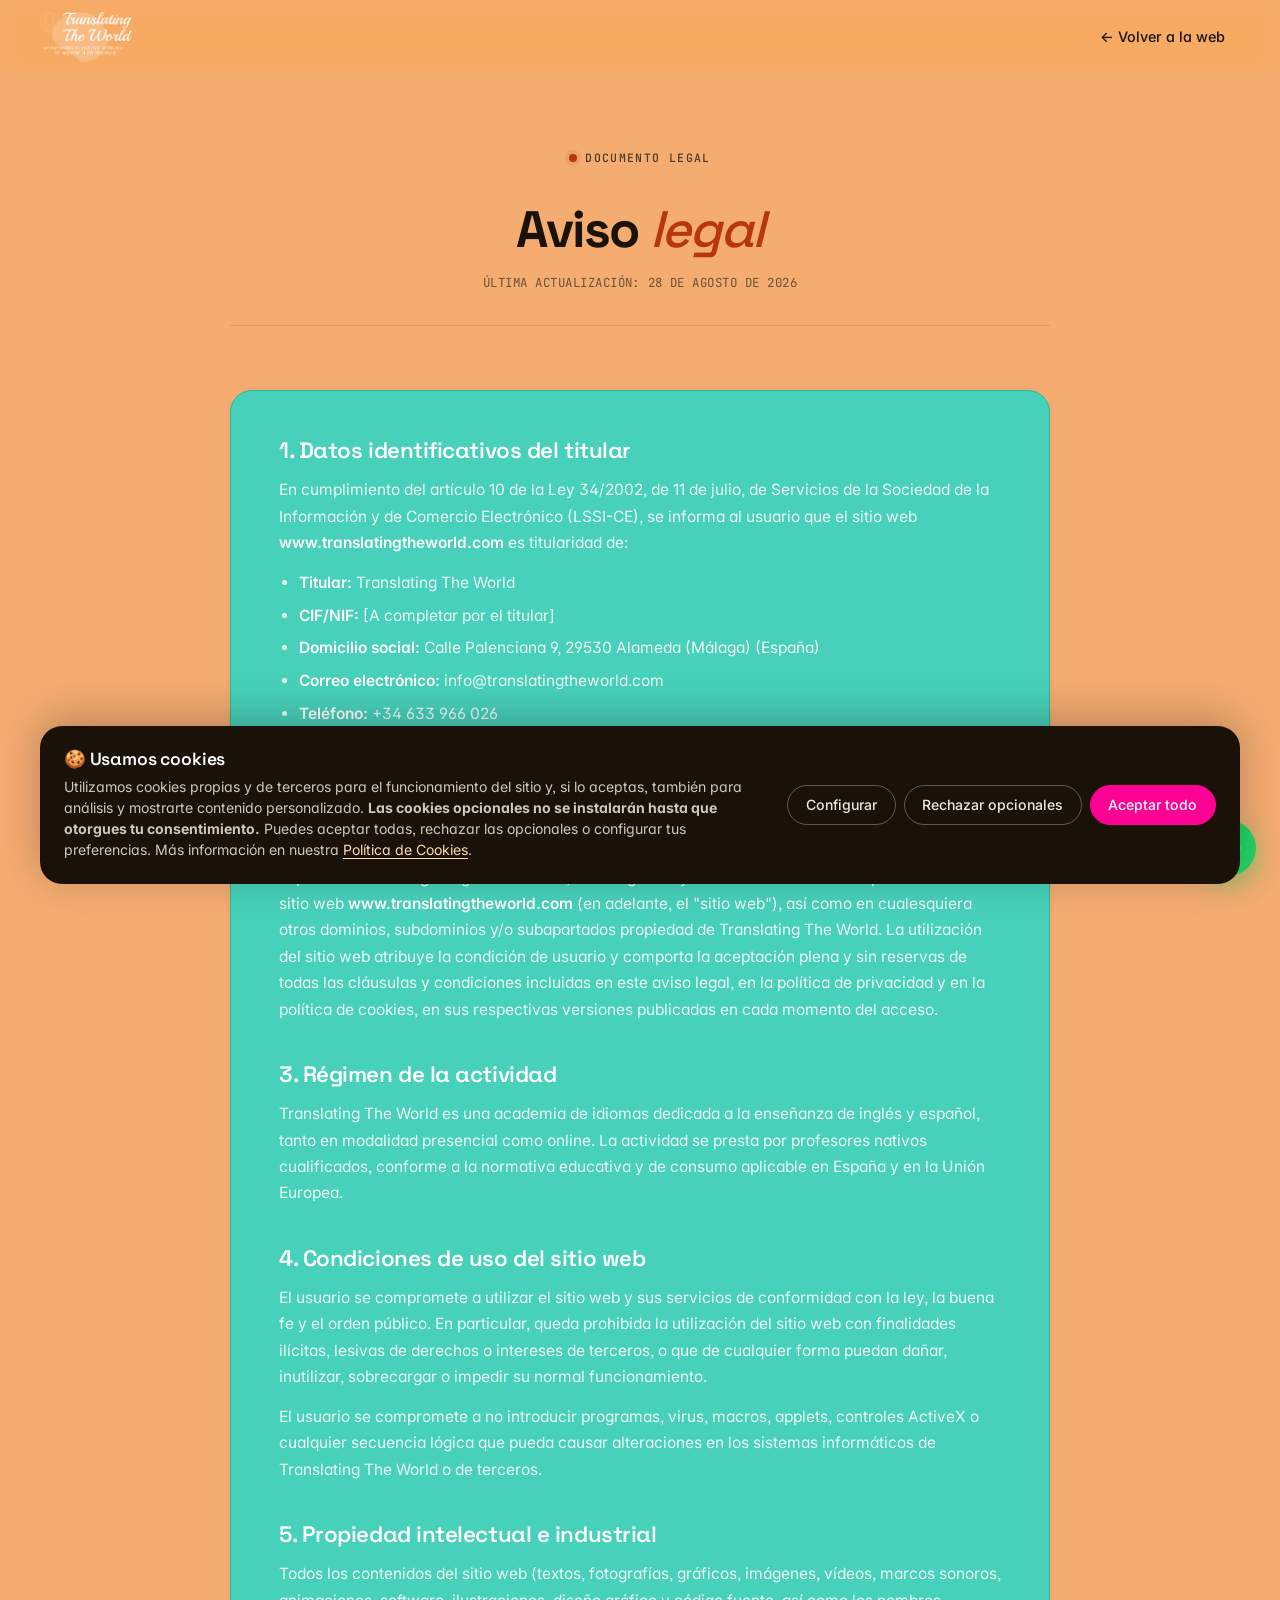
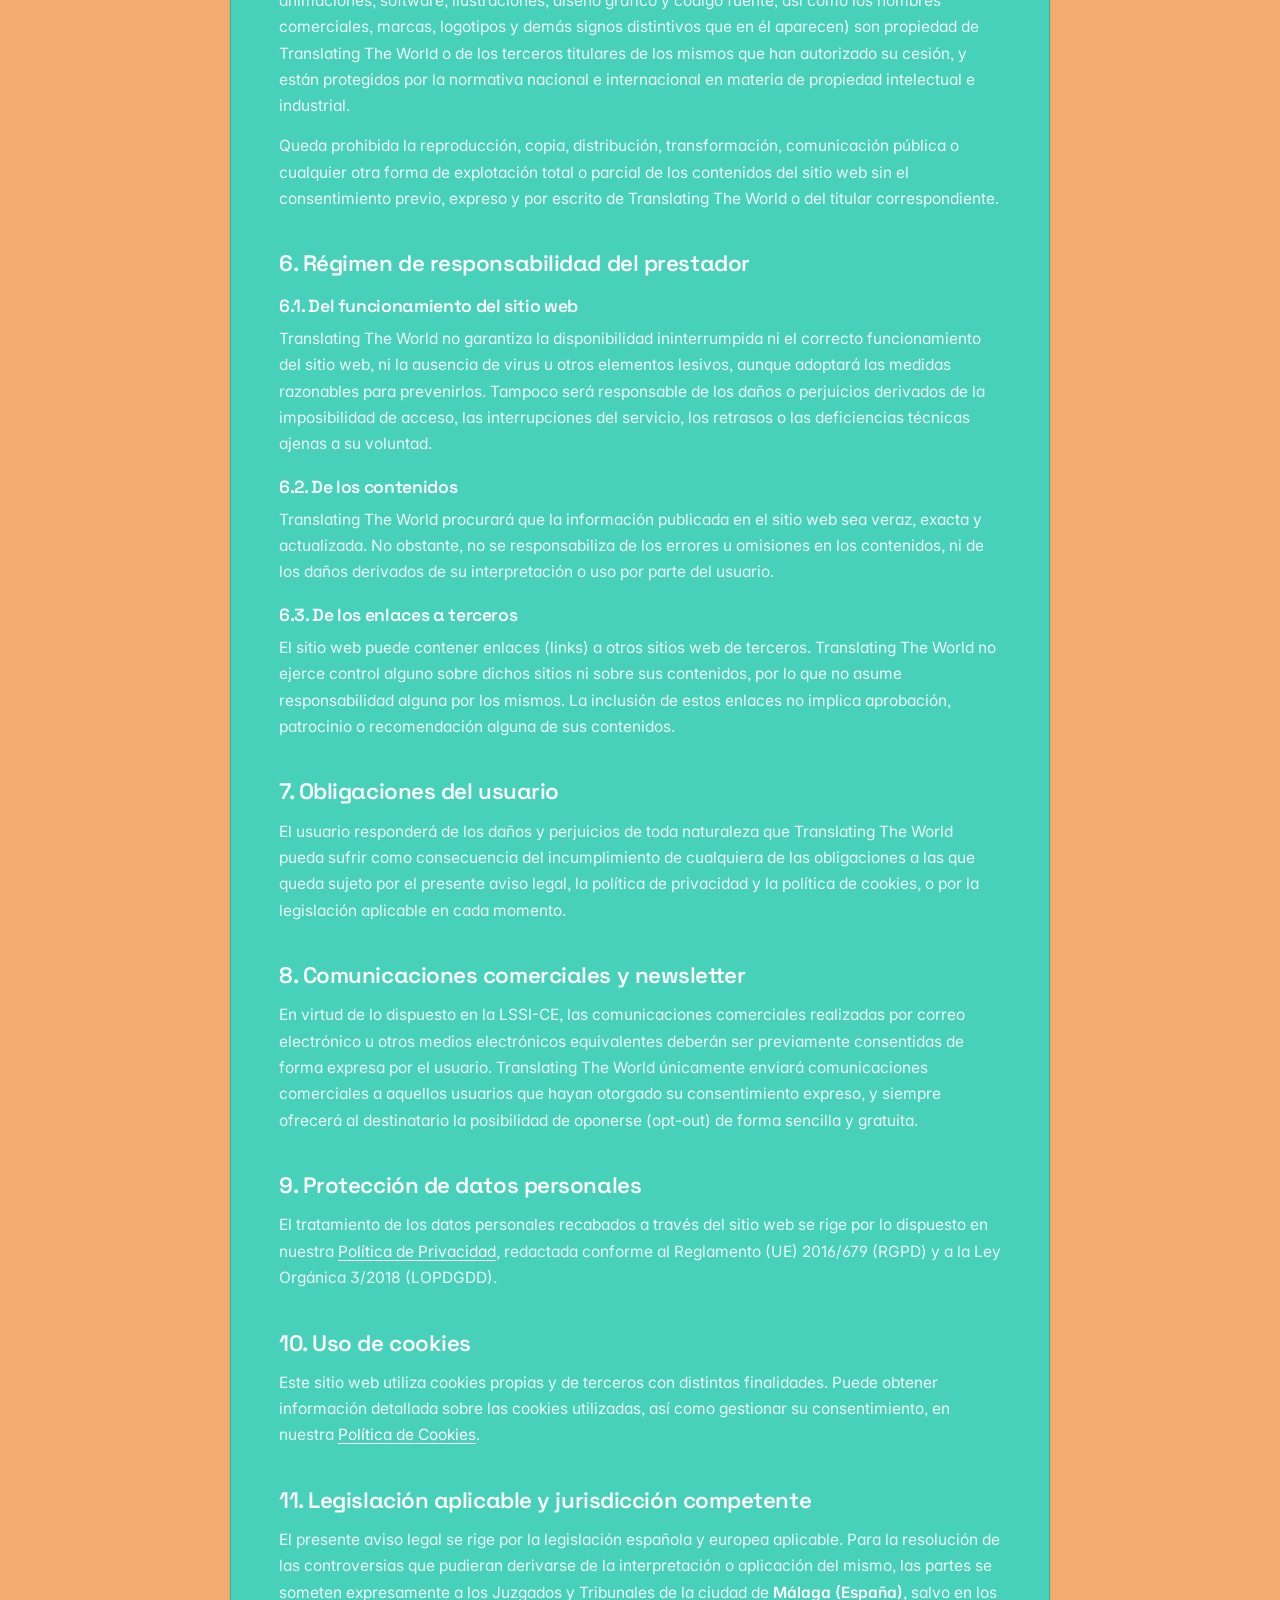
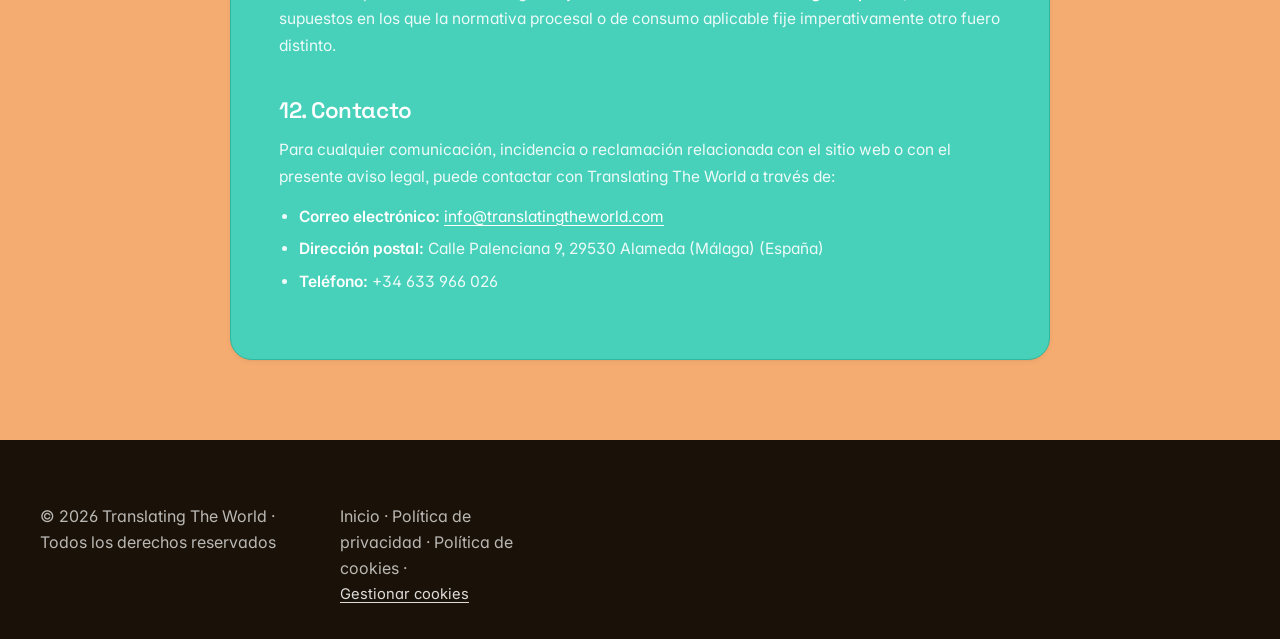
==== commit a24263f4: "Changes" ====
--- a/aviso-legal.html
+++ b/aviso-legal.html
@@ -131,7 +131,8 @@
             <p>
                 <a href="index.html">Inicio</a> ·
                 <a href="politica-de-privacidad.html">Política de privacidad</a> ·
-                <a href="politica-cookies.html">Política de cookies</a>
+                <a href="politica-cookies.html">Política de cookies</a> ·
+                <button type="button" class="footer-cookie-btn" id="cookie-settings-btn">Gestionar cookies</button>
             </p>
         </div>
     </footer>
@@ -155,7 +156,7 @@
             </div>
             <div class="cookie-banner__actions">
                 <button type="button" class="cookie-btn cookie-btn--ghost" data-cookie-action="config">Configurar</button>
-                <button type="button" class="cookie-btn cookie-btn--ghost" data-cookie-action="reject">Rechazar todo</button>
+                <button type="button" class="cookie-btn cookie-btn--ghost" data-cookie-action="reject">Rechazar opcionales</button>
                 <button type="button" class="cookie-btn cookie-btn--primary" data-cookie-action="accept">Aceptar todo</button>
             </div>
         </div>
@@ -206,7 +207,7 @@
                 </div>
             </div>
             <footer class="cookie-modal__foot">
-                <button type="button" class="cookie-btn cookie-btn--ghost" data-cookie-action="reject">Rechazar todo</button>
+                <button type="button" class="cookie-btn cookie-btn--ghost" data-cookie-action="reject">Rechazar opcionales</button>
                 <button type="button" class="cookie-btn cookie-btn--ghost" data-cookie-action="save">Guardar selección</button>
                 <button type="button" class="cookie-btn cookie-btn--primary" data-cookie-action="accept">Aceptar todo</button>
             </footer>
--- a/styles.css
+++ b/styles.css
@@ -987,6 +987,20 @@
 .footer__col a:hover { color: white; }
 .footer__col--legal { text-align: right; align-items: flex-end; }
 .footer__col--legal p { color: rgba(255, 255, 255, 0.5); font-size: 0.8rem; margin-top: 0.5rem; }
+/* Botón "Gestionar cookies" del footer — reabre el panel de preferencias (RGPD) */
+.footer-cookie-btn {
+    background: none;
+    border: none;
+    padding: 0;
+    cursor: pointer;
+    font: inherit;
+    font-size: 0.92rem;
+    color: rgba(255, 255, 255, 0.85);
+    text-decoration: underline;
+    text-underline-offset: 3px;
+    transition: color 0.2s;
+}
+.footer-cookie-btn:hover { color: white; }
 
 /* ==========================================================
    ANIMATIONS
